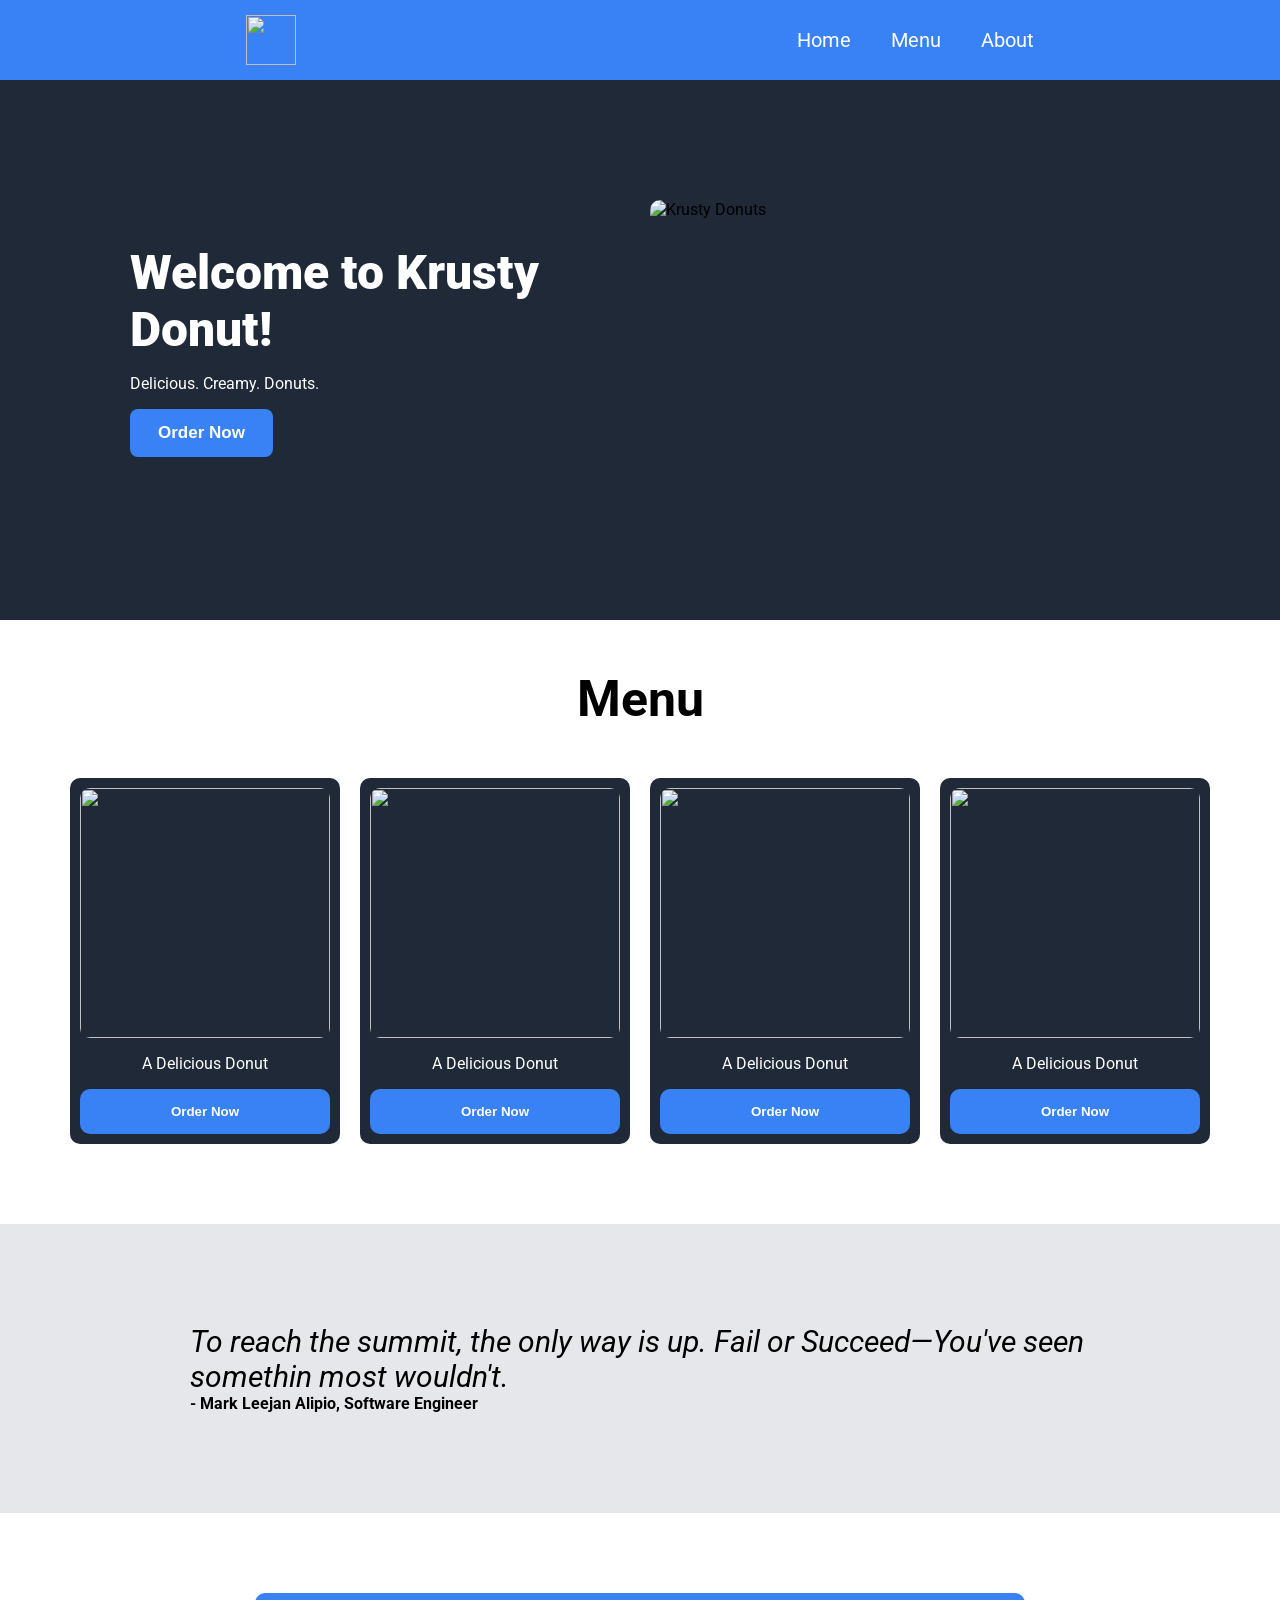
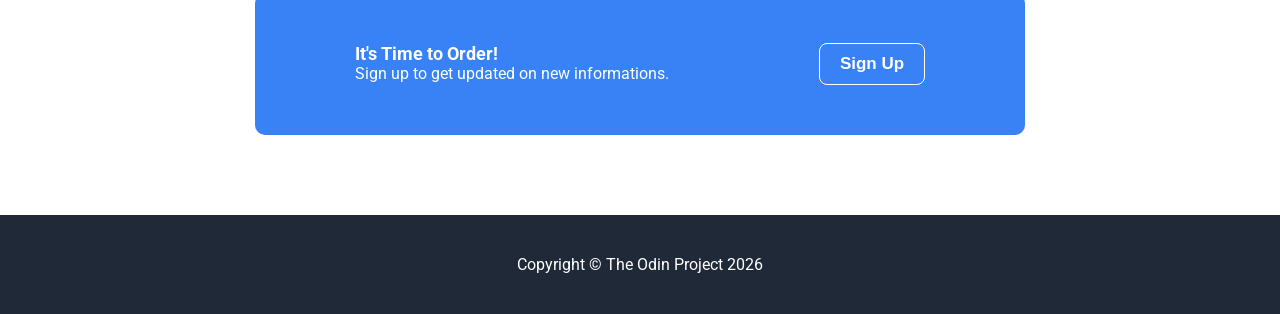
==== index.html @ 8155b7ee "Change name from landing-page to index" ====
<!DOCTYPE html>
<html lang="en">
<head>
    <meta charset="UTF-8">
    <meta name="viewport" content="width=device-width, initial-scale=1.0">
    <title>Krusty Donut</title>
    <link rel="stylesheet" href="style.css">
</head>
<body>

    <!-- First Section -->
    <div class="first-section">
        <header>
            <img src="/jjuni-donut-1139832_1920.png" class="logo"></img>
            <div class="links">
                <ul>
                    <li><a href="">Home</a></li>
                    <li><a href="">Menu</a></li>
                    <li><a href="">About</a></li>
                </ul>
            </div>
        </header>
        <div class="first-container">
            <div class="intro">
                <p class="intro-title">Welcome to Krusty Donut!</p>
                <p class="intro-info">Delicious. Creamy. Donuts.</p>
                <button class="intro-button">Order Now</button>
            </div>
            <img class="intro-img" src="/vecteezy_generative-ai-assorted-colorful-glazed-donuts-with_29090045.jpg" alt="Krusty Donuts">
        </div>
    </div>

    <!-- Second Section -->
    <div class="second-section">
        <div class="second-title">Menu</div>
        <div class="second-container">
            <div class="product">
                <img class="product-img" src="/pexels-gratitude-4627937.jpg" alt="">
                <p class="product-info">A Delicious Donut</p>
                <button class="product-button">Order Now</button>
            </div>
            <div class="product">
                <img class="product-img" src="/pexels-gratitude-4627937.jpg" alt="">
                <p class="product-info">A Delicious Donut</p>
                <button class="product-button">Order Now</button>
            </div>
            <div class="product">
                <img class="product-img" src="/pexels-gratitude-4627937.jpg" alt="">
                <p class="product-info">A Delicious Donut</p>
                <button class="product-button">Order Now</button>
            </div>
            <div class="product">
                <img class="product-img" src="/pexels-gratitude-4627937.jpg" alt="">
                <p class="product-info">A Delicious Donut</p>
                <button class="product-button">Order Now</button>
            </div>
        </div>
    </div>

    <!-- Third Section -->
    <div class="third-section">
        <div class="third-container">
            <div class="quote">To reach the summit, the only way is up. Fail or Succeed—You've seen somethin most wouldn't.</div>
            <div class="person">- Mark Leejan Alipio, Software Engineer</div>
        </div>
    </div>

    <!-- Fourth Section -->
    <div class="fourth-section">
        <div class="fourth-container">
            <div class="text">
                <div class="cta">It's Time to Order!</div>
                <div class="sign-up">Sign up to get updated on new informations.</div>
            </div>
            <div class="button-container">
                <button class="sign-button">Sign Up</button>
            </div>
            
        </div>
    </div>
    
    <!-- Footer -->
    <footer>Copyright © The Odin Project 2026</footer>
</body>
</html
---- style.css ----
@import url('https://fonts.googleapis.com/css2?family=Roboto:ital,wght@0,100..900;1,100..900&display=swap');

body {
    margin: 0;
    font-family: Roboto;
}

.first-section {
    background-color: #1F2937;
}

/* Header */
header {
    padding: 15px;
    display: flex;
    align-items: center;
    justify-content: space-around;
    background-color: #3882f6;
}

.logo {
    width: 50px;
    height: 50px;
}

ul {
    display: flex;
    list-style: none;
    gap: 40px;
    margin: 0;
}

a {
    text-decoration: none;
    color: white;
    font-size: 20px;
}

/* Content */
.first-container {
    display: flex;
    align-items: center;
    justify-content: center;
    padding: 120px;
    gap: 20px;
}

.intro {
    width: 500px;
}

.intro-title {
    font-size: 48px;
    font-weight: 900;
    color: white;
    margin: 0;
}

.intro-info {
    color: white;
}

.intro-button {
    padding: 14px 28px;
    color: white;
    background-color: #3882f6;
    border: none;
    border-radius: 8px;
    font-weight: 700;
    font-size: 17px;
    transition: 0.3s;
    cursor: pointer;
}

.intro-button:hover {
    background-color: white;
    color: #3882f6;
    transition: 0.3s;
}

.intro-img {
    width: 500px;
    height: 300px;
    border-radius: 10px;
}

/* Second Section */

.second-section {
    padding: 50px;
    background-color: white;
}

.second-title {
    font-weight: 700;
    text-align: center;
    font-size: 50px;
    margin-bottom: 50px;
}

.second-container {
    display: flex;
    align-items: center;
    justify-content: center;
    gap: 20px;
    flex-wrap: wrap;
}

.product {
    background-color: #1F2937;
    padding: 10px;
    border-radius: 10px;
    display: flex;
    flex-direction: column;
    margin-bottom: 30px;
}

.product-img {
    width: 250px;
    height: 250px;
    border-radius: 10px;
}

.product-info {
    text-align: center;
    color: white;
}

.product-button {
    background-color: #3882f6;
    padding: 15px 25px;
    border-radius: 10px;
    border: none;
    color: white;
    font-weight: 700;
    transition: 0.3s;
    cursor: pointer;
}

.product-button:hover {
    background-color: white;
    color: #3882f6;
    transition: 0.3s;
}

/* Third Section */
.third-section {
    background-color: #E5E7EB;
    display: flex;
    padding: 100px;
    align-items: center;
    justify-content: center;
}

.third-container {
    width: 900px;
}

.quote {
    font-style: italic;
    font-size: 30px;
}

.person {
    display: flex;
    justify-self: end;
    font-weight: 700;
}

/* Fourth Section */
.fourth-section {
    background-color: white;
    padding: 80px 100px;
    display: flex;
    align-items: center;
    justify-content: center;
    flex: 1;
}

.fourth-container {
    background-color: #3882f6;
    padding: 50px 100px;
    border-radius: 10px;
    display: flex;
    justify-content: space-between;
    gap: 150px;
}

.cta {
    color: white;
    font-size: 18px;
    font-weight: bold;
}

.sign-up {
    color: white;
}

.button-container {
    display: flex;
    align-items: center;
    justify-content: center;
}

.sign-button {
    padding: 10px 20px;
    color: white;
    background-color: #3882f6;
    border: 1px solid white;
    border-radius: 8px;
    font-weight: 700;
    font-size: 17px;
    transition: 0.3s;
    cursor: pointer;
}

.sign-button:hover {
    background-color: white;
    color: #3882f6;
    transition: 0.3s;
}

/* Footer */
footer {
    background: #1F2937;
    text-align: center;
    padding: 40px;
    color: white;
}
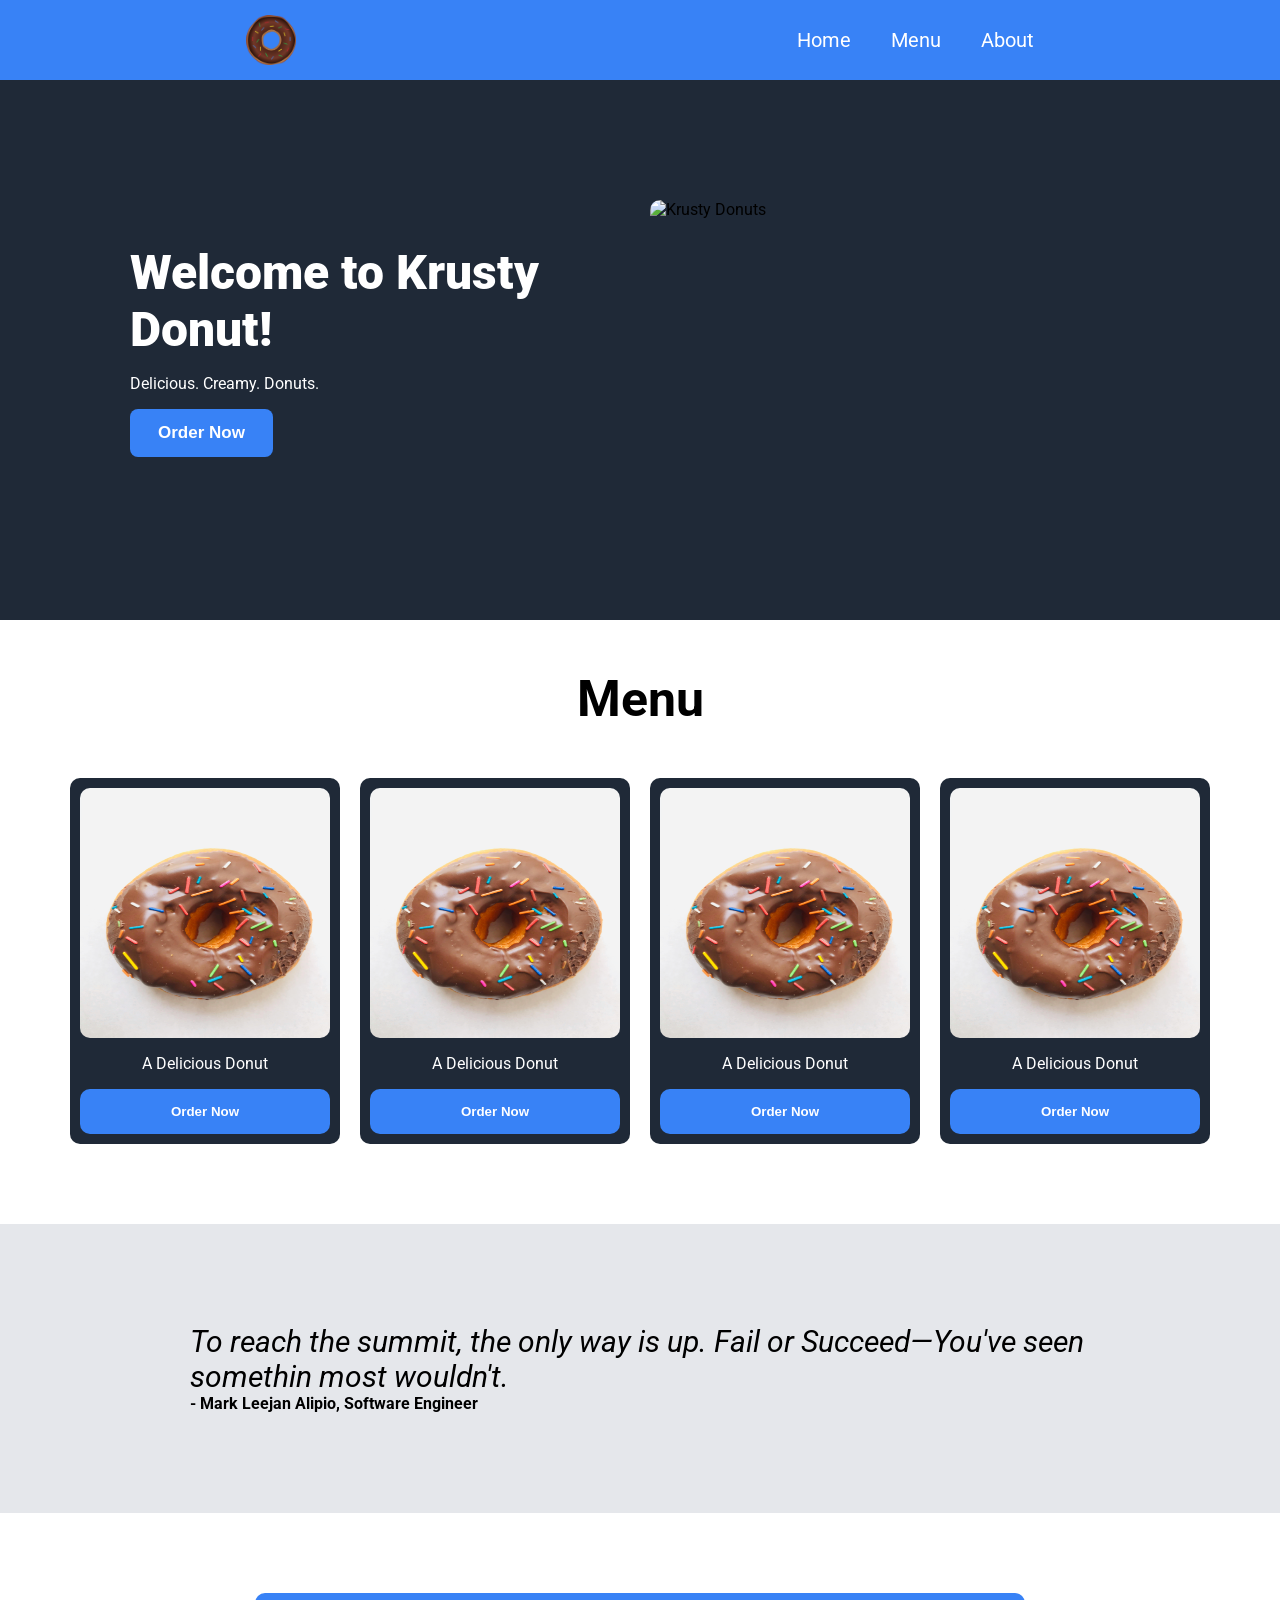
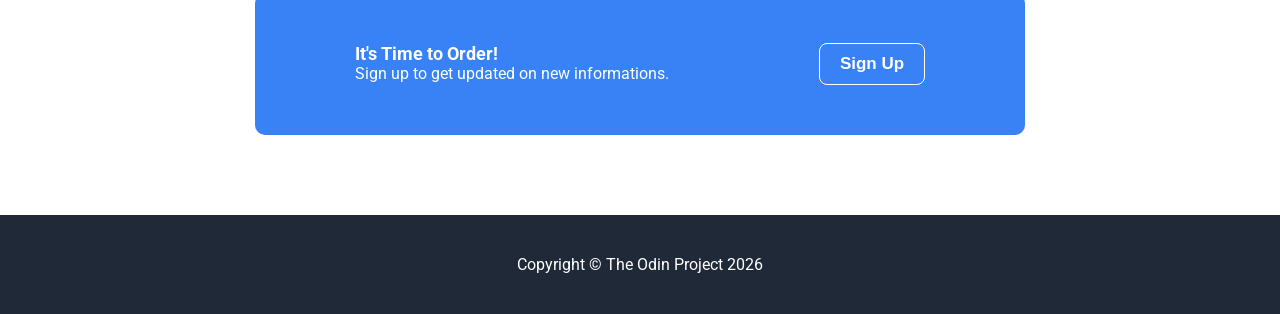
==== commit 12313302: "Changed image names" ====
--- a/index.html
+++ b/index.html
@@ -11,7 +11,7 @@
     <!-- First Section -->
     <div class="first-section">
         <header>
-            <img src="/jjuni-donut-1139832_1920.png" class="logo"></img>
+            <img src="/logo-donut.png" class="logo"></img>
             <div class="links">
                 <ul>
                     <li><a href="">Home</a></li>
@@ -26,7 +26,7 @@
                 <p class="intro-info">Delicious. Creamy. Donuts.</p>
                 <button class="intro-button">Order Now</button>
             </div>
-            <img class="intro-img" src="/vecteezy_generative-ai-assorted-colorful-glazed-donuts-with_29090045.jpg" alt="Krusty Donuts">
+            <img class="intro-img" src="/intro-donut.jpg" alt="Krusty Donuts">
         </div>
     </div>
 
@@ -35,22 +35,22 @@
         <div class="second-title">Menu</div>
         <div class="second-container">
             <div class="product">
-                <img class="product-img" src="/pexels-gratitude-4627937.jpg" alt="">
+                <img class="product-img" src="/menu-donute.jpg" alt="">
                 <p class="product-info">A Delicious Donut</p>
                 <button class="product-button">Order Now</button>
             </div>
             <div class="product">
-                <img class="product-img" src="/pexels-gratitude-4627937.jpg" alt="">
+                <img class="product-img" src="/menu-donute.jpg" alt="">
                 <p class="product-info">A Delicious Donut</p>
                 <button class="product-button">Order Now</button>
             </div>
             <div class="product">
-                <img class="product-img" src="/pexels-gratitude-4627937.jpg" alt="">
+                <img class="product-img" src="/menu-donute.jpg" alt="">
                 <p class="product-info">A Delicious Donut</p>
                 <button class="product-button">Order Now</button>
             </div>
             <div class="product">
-                <img class="product-img" src="/pexels-gratitude-4627937.jpg" alt="">
+                <img class="product-img" src="/menu-donute.jpg" alt="">
                 <p class="product-info">A Delicious Donut</p>
                 <button class="product-button">Order Now</button>
             </div>
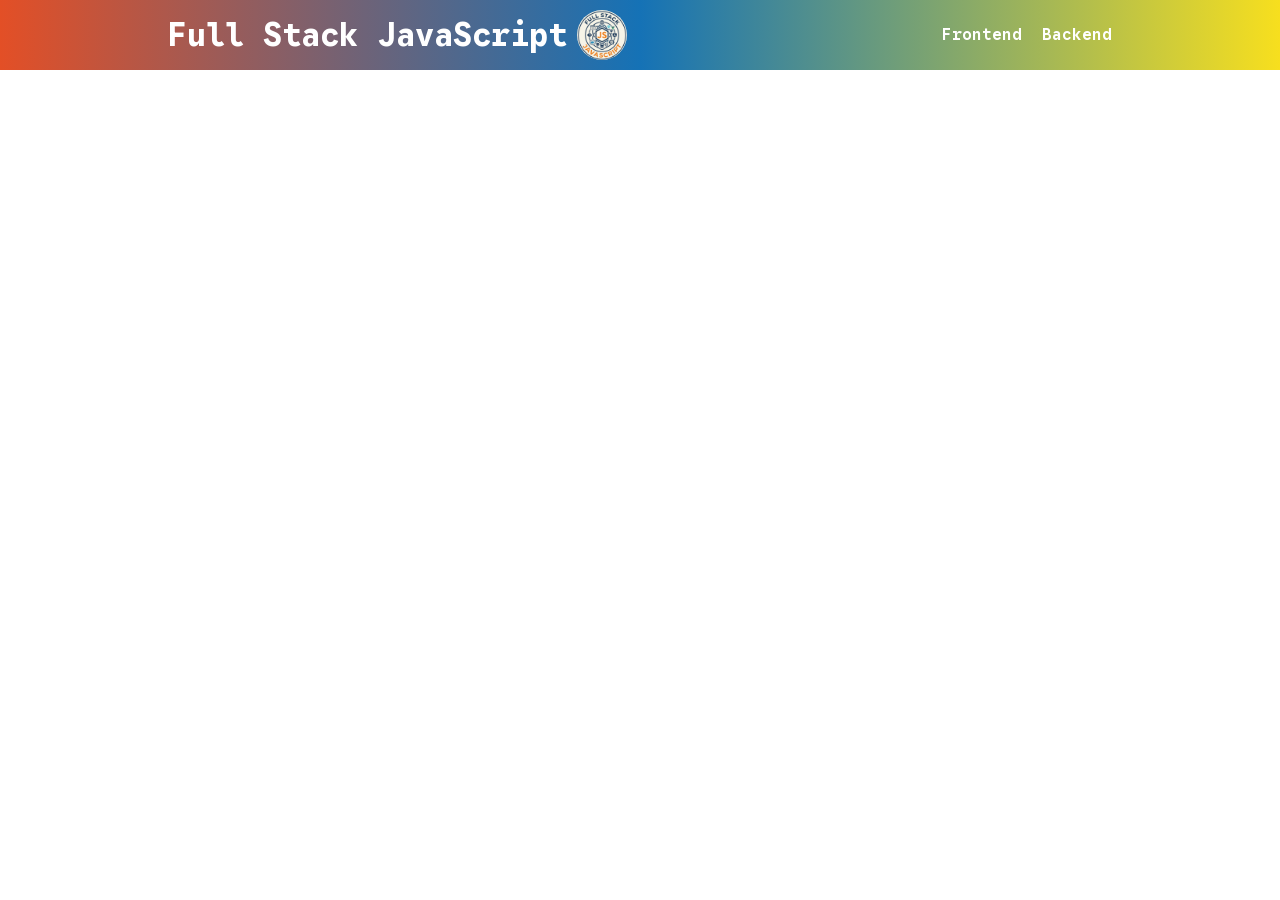
==== commit eaad0c48: "Finished header section Created a text and image logo. Added underline animation to the links" ====
--- a/index.html
+++ b/index.html
@@ -3,83 +3,22 @@
 <head>
     <meta charset="UTF-8">
     <meta name="viewport" content="width=device-width, initial-scale=1.0">
-    <title>Krusty Donut</title>
+    <title>Full Stack</title>
     <link rel="stylesheet" href="style.css">
 </head>
 <body>
-
-    <!-- First Section -->
-    <div class="first-section">
-        <header>
-            <img src="/logo-donut.png" class="logo"></img>
-            <div class="links">
-                <ul>
-                    <li><a href="">Home</a></li>
-                    <li><a href="">Menu</a></li>
-                    <li><a href="">About</a></li>
-                </ul>
-            </div>
-        </header>
-        <div class="first-container">
-            <div class="intro">
-                <p class="intro-title">Welcome to Krusty Donut!</p>
-                <p class="intro-info">Delicious. Creamy. Donuts.</p>
-                <button class="intro-button">Order Now</button>
-            </div>
-            <img class="intro-img" src="/intro-donut.jpg" alt="Krusty Donuts">
+    <header>
+        <div class="logo">
+            <h1 class="text-logo">Full Stack JavaScript</h1>
+            <img class="img-logo" src="images/javascript-logo.png" alt="A logo of Full Stack JavaScript">
         </div>
-    </div>
-
-    <!-- Second Section -->
-    <div class="second-section">
-        <div class="second-title">Menu</div>
-        <div class="second-container">
-            <div class="product">
-                <img class="product-img" src="/menu-donute.jpg" alt="">
-                <p class="product-info">A Delicious Donut</p>
-                <button class="product-button">Order Now</button>
-            </div>
-            <div class="product">
-                <img class="product-img" src="/menu-donute.jpg" alt="">
-                <p class="product-info">A Delicious Donut</p>
-                <button class="product-button">Order Now</button>
-            </div>
-            <div class="product">
-                <img class="product-img" src="/menu-donute.jpg" alt="">
-                <p class="product-info">A Delicious Donut</p>
-                <button class="product-button">Order Now</button>
-            </div>
-            <div class="product">
-                <img class="product-img" src="/menu-donute.jpg" alt="">
-                <p class="product-info">A Delicious Donut</p>
-                <button class="product-button">Order Now</button>
-            </div>
-        </div>
-    </div>
-
-    <!-- Third Section -->
-    <div class="third-section">
-        <div class="third-container">
-            <div class="quote">To reach the summit, the only way is up. Fail or Succeed—You've seen somethin most wouldn't.</div>
-            <div class="person">- Mark Leejan Alipio, Software Engineer</div>
-        </div>
-    </div>
-
-    <!-- Fourth Section -->
-    <div class="fourth-section">
-        <div class="fourth-container">
-            <div class="text">
-                <div class="cta">It's Time to Order!</div>
-                <div class="sign-up">Sign up to get updated on new informations.</div>
-            </div>
-            <div class="button-container">
-                <button class="sign-button">Sign Up</button>
-            </div>
-            
-        </div>
-    </div>
-    
-    <!-- Footer -->
-    <footer>Copyright © The Odin Project 2026</footer>
+        
+        <nav class="nav-links">
+            <ul>
+                <li><a href="#frontend">Frontend</a></li>
+                <li><a href="#backend">Backend</a></li>
+            </ul>
+        </nav>
+    </header>
 </body>
-</html+</html>
--- a/style.css
+++ b/style.css
@@ -1,229 +1,70 @@
-@import url('https://fonts.googleapis.com/css2?family=Roboto:ital,wght@0,100..900;1,100..900&display=swap');
+@import url('https://fonts.googleapis.com/css2?family=Google+Sans+Code:ital,wght@0,300..800;1,300..800&family=Roboto:ital,wght@0,100..900;1,100..900&display=swap');
+
+* {
+    margin: 0;
+    padding: 0;
+}
 
 body {
-    margin: 0;
-    font-family: Roboto;
-}
-
-.first-section {
-    background-color: #1F2937;
+    font-family: "Google Sans Code";
 }
 
 /* Header */
 header {
-    padding: 15px;
+    padding: 10px;
     display: flex;
+    justify-content: space-around;
+    background-image: linear-gradient(to right, #E34F26, #1572B6, #F7DF1E);
     align-items: center;
-    justify-content: space-around;
-    background-color: #3882f6;
 }
 
 .logo {
+    display: flex;
+    align-items: center;
+    gap: 10px;
+}
+
+.text-logo {
+    color: white;
+}
+
+.img-logo {
     width: 50px;
     height: 50px;
+    border-radius: 50%;
 }
 
 ul {
+    list-style-type: none;
     display: flex;
-    list-style: none;
-    gap: 40px;
-    margin: 0;
-}
-
-a {
-    text-decoration: none;
-    color: white;
-    font-size: 20px;
-}
-
-/* Content */
-.first-container {
-    display: flex;
-    align-items: center;
-    justify-content: center;
-    padding: 120px;
     gap: 20px;
 }
 
-.intro {
-    width: 500px;
+li a {
+    text-decoration: none;
+    color: white;
+    font-weight: 600;
+    transition: 2s ease-in-out;
+    position: relative;
 }
 
-.intro-title {
-    font-size: 48px;
-    font-weight: 900;
-    color: white;
-    margin: 0;
+li a:after{
+    content: '';
+    position: absolute;
+    left: 0;
+    bottom: -6px;
+    width: 100%;
+    height: 3px;
+    background-color: #F7DF1E;
+    border-radius: 20px;
+    transform: scaleX(0);
+    transform-origin: right;
+    transition: transform .3s;
 }
 
-.intro-info {
-    color: white;
+li a:hover::after{
+    transform-origin: left;
+    transform: scaleX(1);
 }
 
-.intro-button {
-    padding: 14px 28px;
-    color: white;
-    background-color: #3882f6;
-    border: none;
-    border-radius: 8px;
-    font-weight: 700;
-    font-size: 17px;
-    transition: 0.3s;
-    cursor: pointer;
-}
 
-.intro-button:hover {
-    background-color: white;
-    color: #3882f6;
-    transition: 0.3s;
-}
-
-.intro-img {
-    width: 500px;
-    height: 300px;
-    border-radius: 10px;
-}
-
-/* Second Section */
-
-.second-section {
-    padding: 50px;
-    background-color: white;
-}
-
-.second-title {
-    font-weight: 700;
-    text-align: center;
-    font-size: 50px;
-    margin-bottom: 50px;
-}
-
-.second-container {
-    display: flex;
-    align-items: center;
-    justify-content: center;
-    gap: 20px;
-    flex-wrap: wrap;
-}
-
-.product {
-    background-color: #1F2937;
-    padding: 10px;
-    border-radius: 10px;
-    display: flex;
-    flex-direction: column;
-    margin-bottom: 30px;
-}
-
-.product-img {
-    width: 250px;
-    height: 250px;
-    border-radius: 10px;
-}
-
-.product-info {
-    text-align: center;
-    color: white;
-}
-
-.product-button {
-    background-color: #3882f6;
-    padding: 15px 25px;
-    border-radius: 10px;
-    border: none;
-    color: white;
-    font-weight: 700;
-    transition: 0.3s;
-    cursor: pointer;
-}
-
-.product-button:hover {
-    background-color: white;
-    color: #3882f6;
-    transition: 0.3s;
-}
-
-/* Third Section */
-.third-section {
-    background-color: #E5E7EB;
-    display: flex;
-    padding: 100px;
-    align-items: center;
-    justify-content: center;
-}
-
-.third-container {
-    width: 900px;
-}
-
-.quote {
-    font-style: italic;
-    font-size: 30px;
-}
-
-.person {
-    display: flex;
-    justify-self: end;
-    font-weight: 700;
-}
-
-/* Fourth Section */
-.fourth-section {
-    background-color: white;
-    padding: 80px 100px;
-    display: flex;
-    align-items: center;
-    justify-content: center;
-    flex: 1;
-}
-
-.fourth-container {
-    background-color: #3882f6;
-    padding: 50px 100px;
-    border-radius: 10px;
-    display: flex;
-    justify-content: space-between;
-    gap: 150px;
-}
-
-.cta {
-    color: white;
-    font-size: 18px;
-    font-weight: bold;
-}
-
-.sign-up {
-    color: white;
-}
-
-.button-container {
-    display: flex;
-    align-items: center;
-    justify-content: center;
-}
-
-.sign-button {
-    padding: 10px 20px;
-    color: white;
-    background-color: #3882f6;
-    border: 1px solid white;
-    border-radius: 8px;
-    font-weight: 700;
-    font-size: 17px;
-    transition: 0.3s;
-    cursor: pointer;
-}
-
-.sign-button:hover {
-    background-color: white;
-    color: #3882f6;
-    transition: 0.3s;
-}
-
-/* Footer */
-footer {
-    background: #1F2937;
-    text-align: center;
-    padding: 40px;
-    color: white;
-}
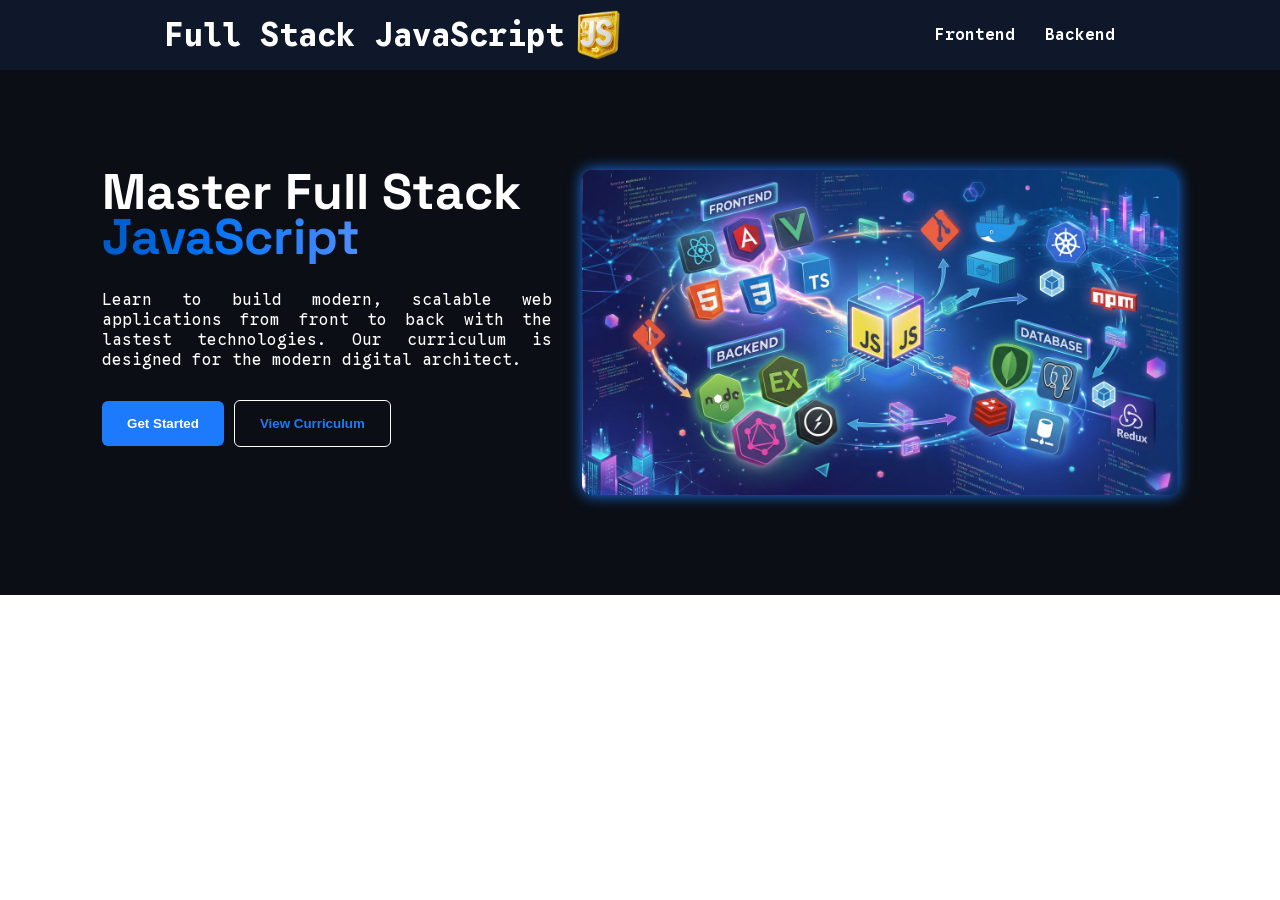
==== commit 574a27da: "Added the main and intro section" ====
--- a/index.html
+++ b/index.html
@@ -3,14 +3,14 @@
 <head>
     <meta charset="UTF-8">
     <meta name="viewport" content="width=device-width, initial-scale=1.0">
-    <title>Full Stack</title>
+    <title>Full Stack JavaScript</title>
     <link rel="stylesheet" href="style.css">
 </head>
 <body>
     <header>
         <div class="logo">
             <h1 class="text-logo">Full Stack JavaScript</h1>
-            <img class="img-logo" src="images/javascript-logo.png" alt="A logo of Full Stack JavaScript">
+            <img class="img-logo" src="images/js-logo.png" alt="A logo of Full Stack JavaScript">
         </div>
         
         <nav class="nav-links">
@@ -20,5 +20,23 @@
             </ul>
         </nav>
     </header>
+    
+    <main>
+        <section class="intro-section">
+            <div class="intro-left">
+                <h1 class="intro-hero">Master Full Stack <span class="intro-hero-focus">JavaScript</span></h1>
+                <p class="intro-text">
+                    Learn to build modern, scalable web applications from front to back with the lastest technologies.
+                    Our curriculum is designed for the modern digital architect.
+                </p>
+                <div class="btn-container">
+                    <button class="btn cta">Get Started</button>
+                    <button class="btn view">View Curriculum</button>
+                </div>
+            </div>
+            <img class="intro-right" src="/images/js-tech-stack.png" alt="JavaScript Full Tech Stack">
+        </section>
+    </main>
+
 </body>
 </html>
--- a/style.css
+++ b/style.css
@@ -1,4 +1,5 @@
 @import url('https://fonts.googleapis.com/css2?family=Google+Sans+Code:ital,wght@0,300..800;1,300..800&family=Roboto:ital,wght@0,100..900;1,100..900&display=swap');
+@import url('https://fonts.googleapis.com/css2?family=Space+Grotesk:wght@300..700&display=swap');
 
 * {
     margin: 0;
@@ -6,7 +7,7 @@
 }
 
 body {
-    font-family: "Google Sans Code";
+    font-family: "Google Sans Code", "Space Grotesk";
 }
 
 /* Header */
@@ -14,8 +15,9 @@
     padding: 10px;
     display: flex;
     justify-content: space-around;
-    background-image: linear-gradient(to right, #E34F26, #1572B6, #F7DF1E);
+    background-color: #0F172A;
     align-items: center;
+    box-shadow: 0 3px 15px;
 }
 
 .logo {
@@ -29,15 +31,14 @@
 }
 
 .img-logo {
+    height: auto;
     width: 50px;
-    height: 50px;
-    border-radius: 50%;
 }
 
 ul {
     list-style-type: none;
     display: flex;
-    gap: 20px;
+    gap: 30px;
 }
 
 li a {
@@ -55,7 +56,7 @@
     bottom: -6px;
     width: 100%;
     height: 3px;
-    background-color: #F7DF1E;
+    background-color: #1D7AFC;
     border-radius: 20px;
     transform: scaleX(0);
     transform-origin: right;
@@ -67,4 +68,76 @@
     transform: scaleX(1);
 }
 
+/* Intro Section */
 
+.intro-section {
+    display: flex;
+    justify-content: center;
+    padding: 100px;    
+    background-color: #0B0E14;
+    gap: 30px;
+}
+
+.intro-left {
+    width: 450px;
+    color: white;
+    display: flex;
+    flex-direction: column;
+    gap: 30px;
+}
+
+.intro-hero {
+    font-size: 50px;
+    font-family: "Space Grotesk";
+    line-height: .9;
+}
+
+.intro-hero-focus{
+    background: linear-gradient(90deg,rgba(0, 90, 196, 1) 0%, rgba(1, 114, 243, 1) 39%, rgba(78, 142, 255, 1) 100%);
+    -webkit-background-clip: text;
+    background-clip: text;
+    color: transparent;
+}
+
+.intro-text {
+    text-align: justify;
+}
+
+.intro-right {
+    height: 325px;
+    width: auto;
+    border-radius: 10px;
+    box-shadow: 0 0 15px #1D7AFC;
+}
+
+.btn {
+    padding: 15px 25px;
+    border-radius: 6px;
+    border: none;
+    font-weight: 800;
+}
+
+.btn.cta {
+    background-color: #1D7AFC;
+    color: white;
+    cursor: pointer;
+    transition: 0.3s;
+}
+
+.btn.cta:hover {
+    background: white;
+    color: #1D7AFC;
+}
+
+.btn.view {
+    background-color: transparent;
+    border: 1px solid white;
+    color: #1D7AFC;
+    cursor: pointer;
+    transition: 0.3s;
+}
+
+.btn.view:hover {
+    background-color: #1D7AFC;
+    color: white;
+}
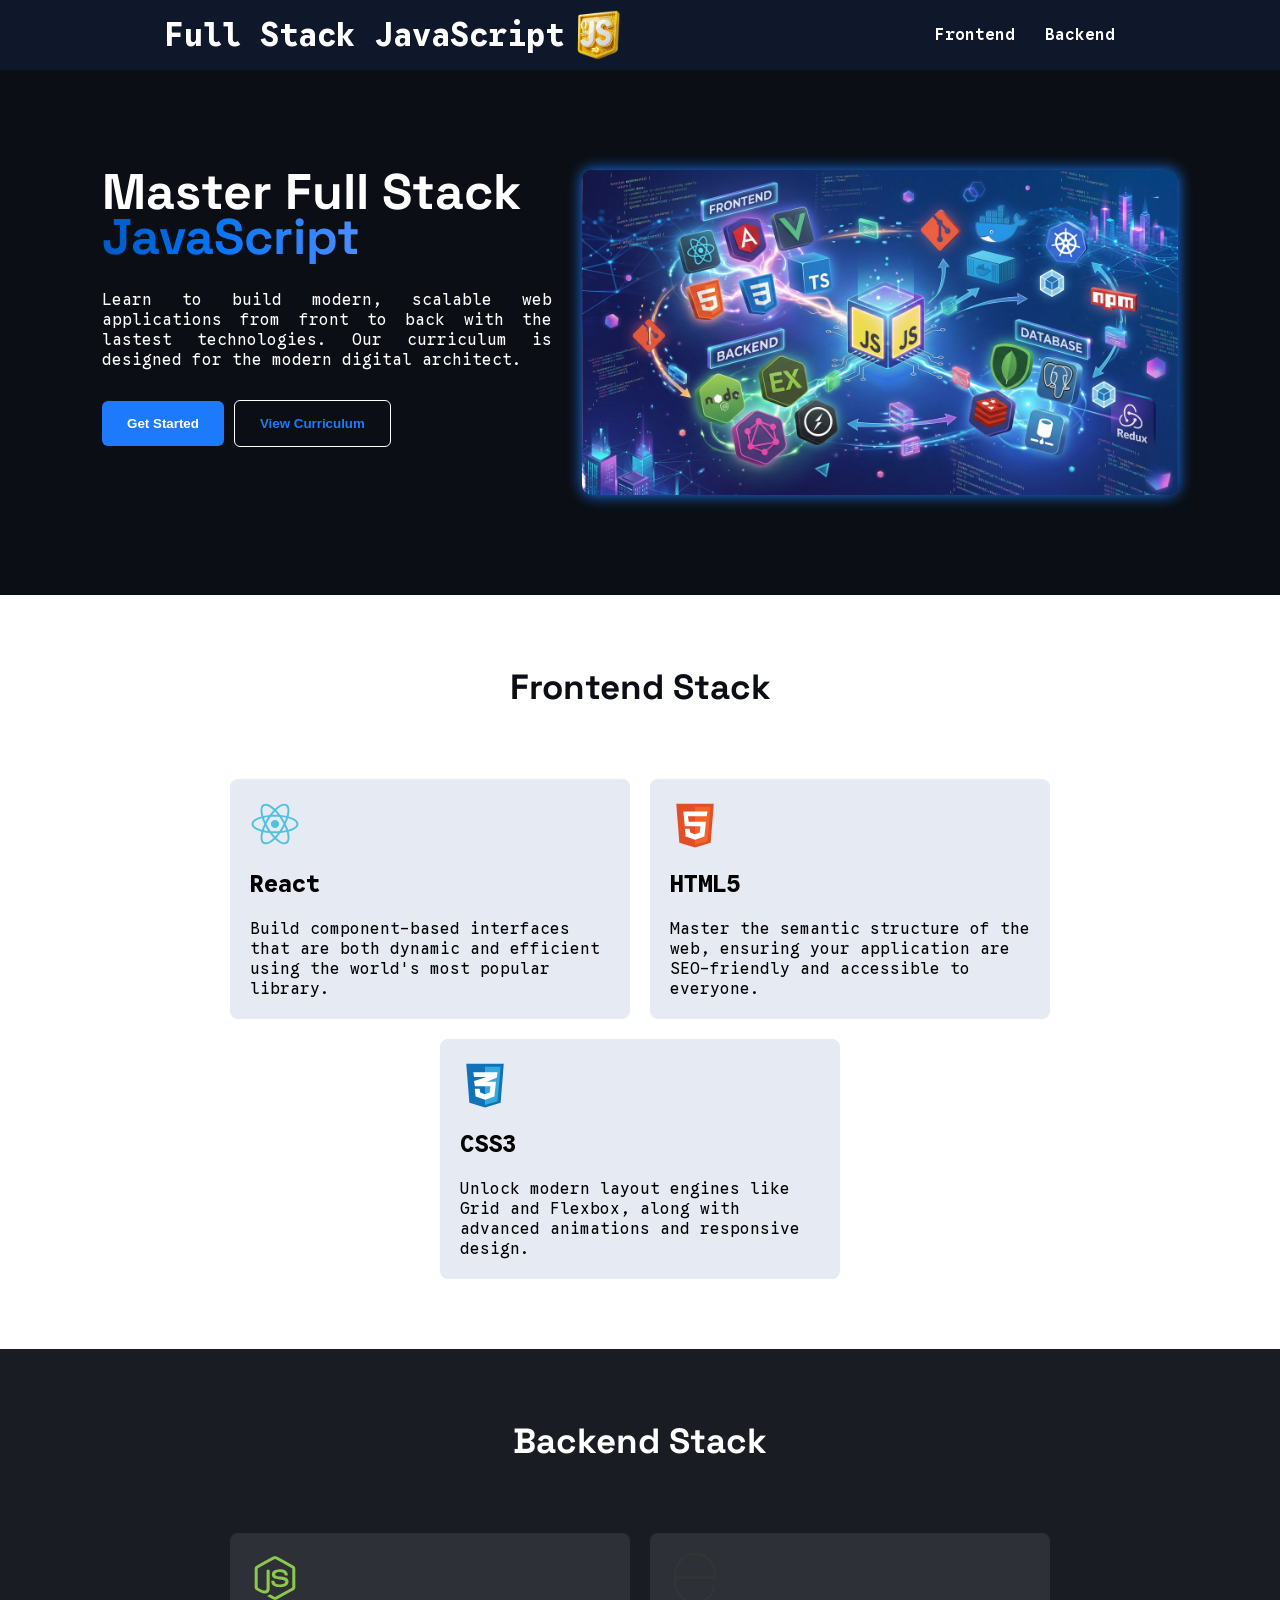
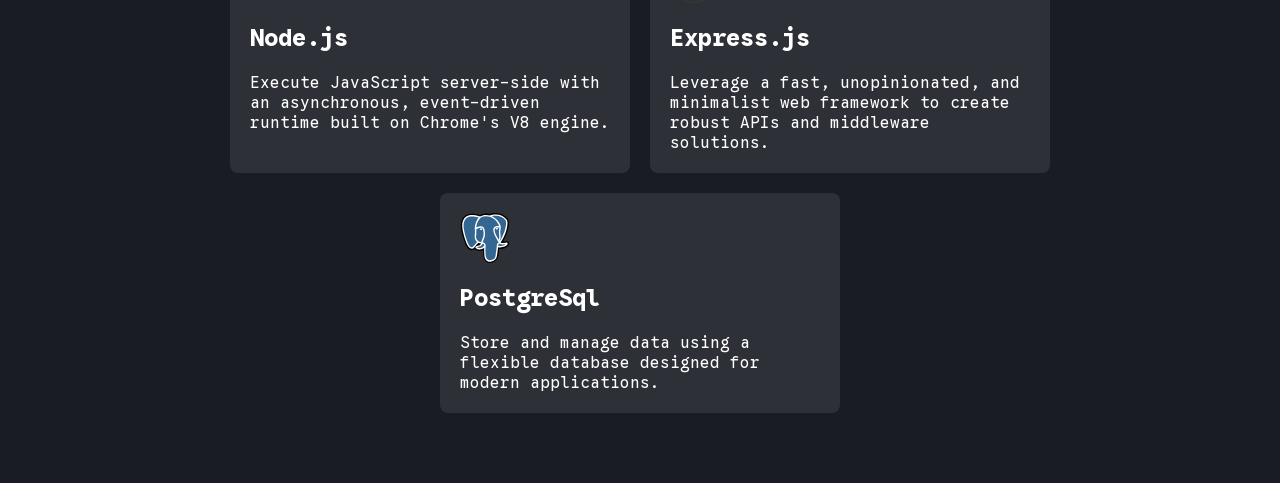
==== commit bb4b6fa4: "Finished the frontend and backend section" ====
--- a/index.html
+++ b/index.html
@@ -7,6 +7,7 @@
     <link rel="stylesheet" href="style.css">
 </head>
 <body>
+    <!-- Header -->
     <header>
         <div class="logo">
             <h1 class="text-logo">Full Stack JavaScript</h1>
@@ -20,11 +21,12 @@
             </ul>
         </nav>
     </header>
-    
+    <!-- Main sections -->
     <main>
+        <!-- Intro Section -->
         <section class="intro-section">
             <div class="intro-left">
-                <h1 class="intro-hero">Master Full Stack <span class="intro-hero-focus">JavaScript</span></h1>
+                <h2 class="intro-hero">Master Full Stack <span class="intro-hero-focus">JavaScript</span></h2>
                 <p class="intro-text">
                     Learn to build modern, scalable web applications from front to back with the lastest technologies.
                     Our curriculum is designed for the modern digital architect.
@@ -36,6 +38,60 @@
             </div>
             <img class="intro-right" src="/images/js-tech-stack.png" alt="JavaScript Full Tech Stack">
         </section>
+        <!-- Frontend Section -->
+        <section class="stack-section" id="frontend">
+            <h2 class="stack-hero frontend">Frontend Stack</h2>
+            <div class="stack-container">
+                <div class="stack frontend">
+                    <img class="stack-img" src="/images/react-svgrepo-com.svg" alt="Picture of react">
+                    <h2 class="stack-name frontend">React</h2>
+                    <p class="stack-info frontend">
+                        Build component-based interfaces that are both dynamic and efficient using the world's most popular library.
+                    </p>    
+                </div>
+                <div class="stack frontend">
+                    <img class="stack-img" src="/images/html-5-svgrepo-com.svg" alt="Picture of HTML5">
+                    <h2 class="stack-name frontend">HTML5</h2>
+                    <p class="stack-info frontend">
+                        Master the semantic structure of the web, ensuring your application are SEO-friendly and accessible to everyone.
+                    </p>    
+                </div>
+                <div class="stack frontend">
+                    <img class="stack-img" src="images/css-3-svgrepo-com.svg" alt="Picture of CSS3">
+                    <h2 class="stack-name frontend">CSS3</h2>
+                    <p class="stack-info frontend">
+                        Unlock modern layout engines like Grid and Flexbox, along with advanced animations and responsive design.
+                    </p>    
+                </div>
+            </div>
+        </section>
+        <!-- Backend Section -->
+        <section class="stack-section" id="backend">
+            <h2 class="stack-hero backend">Backend Stack</h2>
+            <div class="stack-container">
+                <div class="stack backend">
+                    <img class="stack-img" src="/images/node-js-svgrepo-com.svg" alt="Picture of Node.js">
+                    <h2 class="stack-name backend">Node.js</h2>
+                    <p class="stack-info backend">
+                        Execute JavaScript server-side with an asynchronous, event-driven runtime built on Chrome's V8 engine.
+                    </p>    
+                </div>
+                <div class="stack backend">
+                    <img class="stack-img express" src="/images/express-svgrepo-com.svg" alt="Picture of Express.js">
+                    <h2 class="stack-name backend">Express.js</h2>
+                    <p class="stack-info backend">
+                        Leverage a fast, unopinionated, and minimalist web framework to create robust APIs and middleware solutions.
+                    </p>    
+                </div>
+                <div class="stack backend">
+                    <img class="stack-img" src="images/postgresql-svgrepo-com.svg" alt="Picture of PostgreSql">
+                    <h2 class="stack-name backend">PostgreSql</h2>
+                    <p class="stack-info backend">
+                        Store and manage data using a flexible database designed for modern applications.
+                    </p>    
+                </div>
+            </div>
+        </section>
     </main>
 
 </body>
--- a/style.css
+++ b/style.css
@@ -4,6 +4,7 @@
 * {
     margin: 0;
     padding: 0;
+    box-sizing: border-box;
 }
 
 body {
@@ -140,4 +141,76 @@
 .btn.view:hover {
     background-color: #1D7AFC;
     color: white;
-}+}
+
+/* Frontend Section */
+
+#frontend {
+    background-color: white;
+}
+
+.stack-section {
+    padding: 70px;
+    display: flex;
+    flex-direction: column;
+    gap: 70px;
+}
+
+.stack-hero {
+    font-family: "Space Grotesk";
+    font-size: 35px;
+    text-align: center;
+}
+
+.stack-hero.frontend{
+    color: #0B0E14;
+}
+
+.stack-container {
+    display: flex;
+    justify-content: center;
+    gap: 20px;
+    flex-wrap: wrap;
+}
+
+.stack {
+    padding: 20px;
+    display: flex;
+    flex-direction: column;
+    gap: 20px;
+    width: 400px;
+    height: auto;
+    border-radius: 8px;
+}
+
+.stack.frontend {
+    background-color: #e5eaf3;
+}
+
+.stack-name.frontend, .stack-info.frontend {
+    color: black;
+}
+
+
+.stack-img {
+    width: 50px;
+    height: auto;
+}
+
+/* Backend Section */
+
+#backend {
+    background-color: #191C22;
+}
+
+.stack-hero.backend {
+    color: white;
+}
+
+.stack.backend {
+    background-color: #2E3037;
+}
+
+.stack-name.backend, .stack-info.backend {
+    color: white;
+}
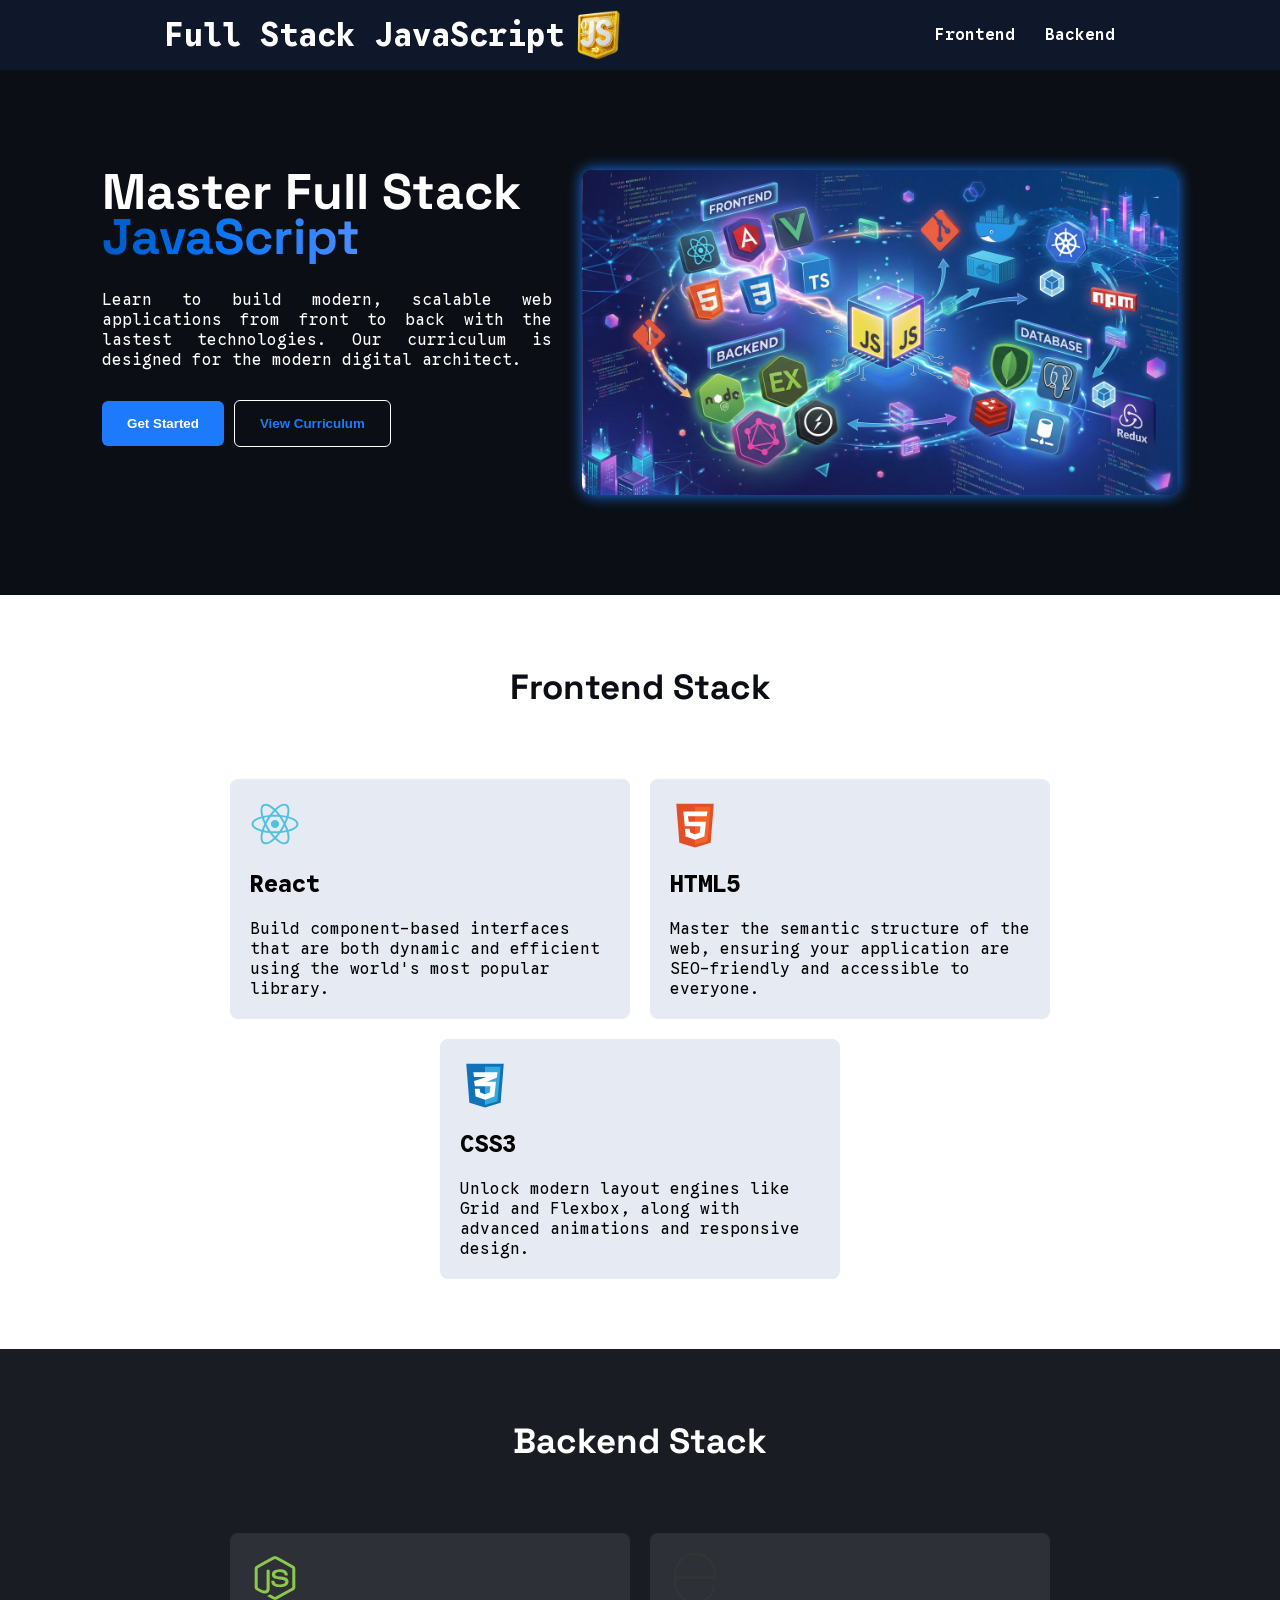
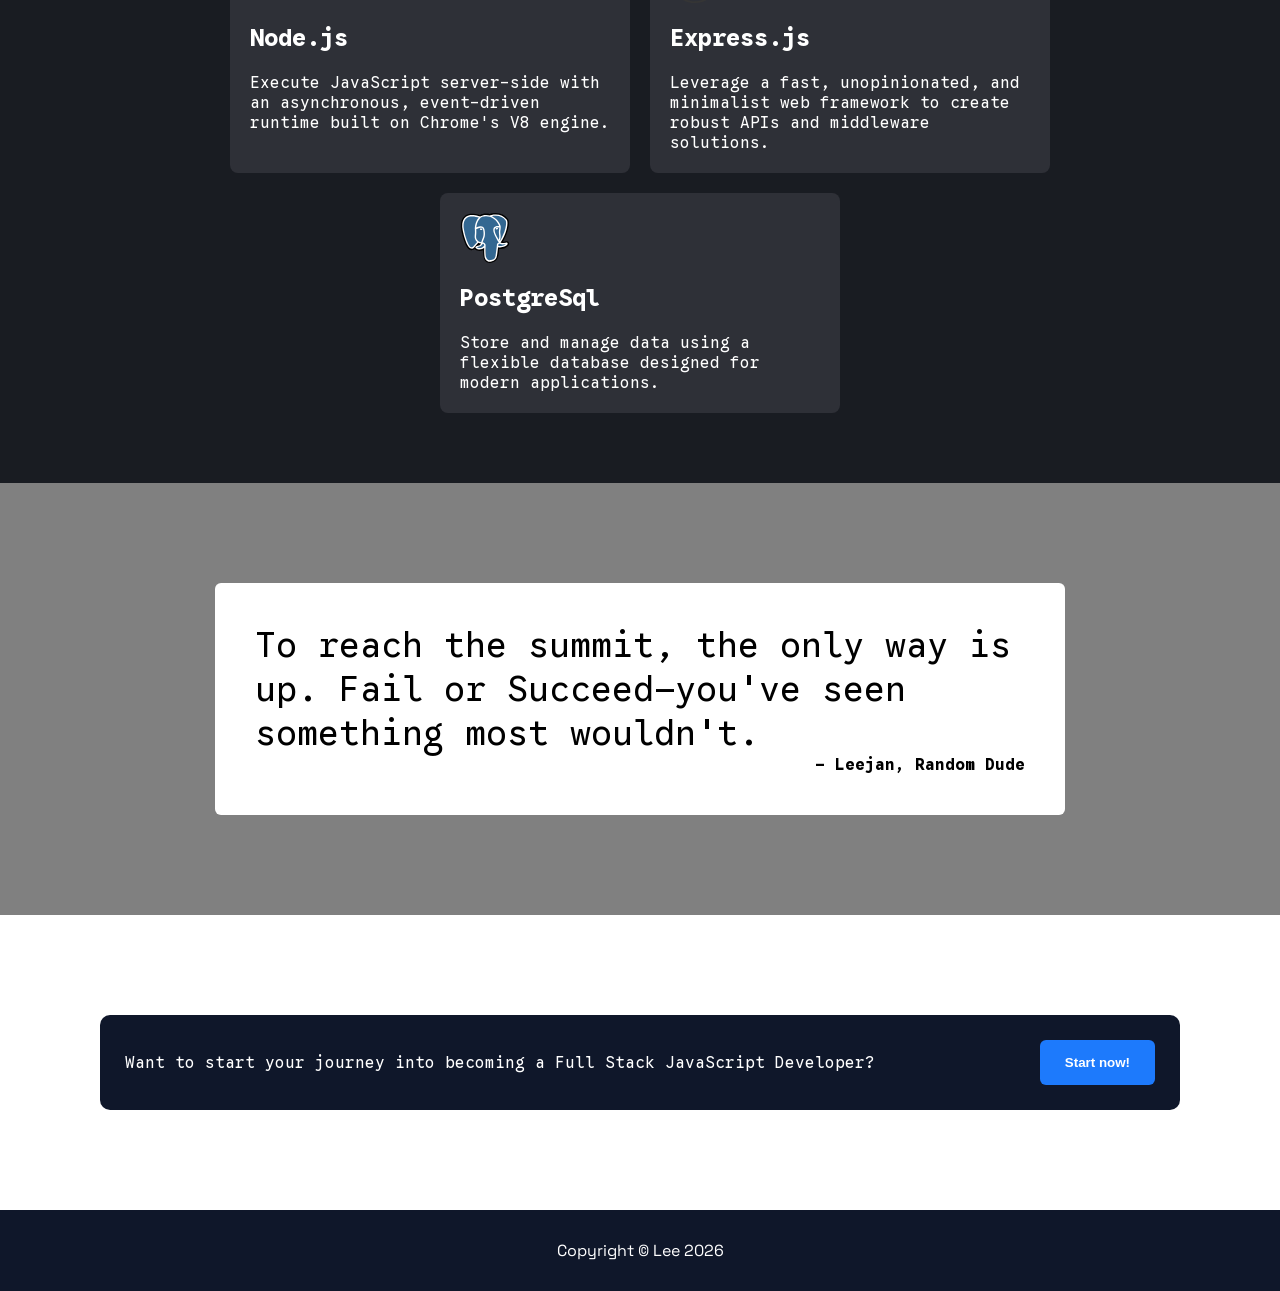
==== commit 2b335610: "Finished the entire landing page Added the motivation, cta, and footer section to complete the proje" ====
--- a/index.html
+++ b/index.html
@@ -92,7 +92,27 @@
                 </div>
             </div>
         </section>
+        <!-- Motivation Section -->
+        <section class="motivation-section">
+            <div class="moti-container">
+                <p class="quote">To reach the summit, the only way is up. Fail or Succeed—you've seen something most wouldn't.</p>
+                <p class="author">- Leejan, Random Dude</p>
+            </div>
+        </section>
+
+        <!-- Call To Action Section -->
+        <section class="cta-section">
+            <div class="cta-container">
+                <p class="cta-text">Want to start your journey into becoming a Full Stack JavaScript Developer?</p>
+                <button class="btn cta">Start now!</button>
+            </div>
+        </section>
     </main>
-
+    <!-- Footer -->
+    <footer>
+        <p class="copyright">
+            Copyright © Lee 2026
+        </p>
+    </footer>
 </body>
 </html>
--- a/style.css
+++ b/style.css
@@ -214,3 +214,66 @@
 .stack-name.backend, .stack-info.backend {
     color: white;
 }
+
+/* Motivation Section */
+
+.motivation-section {
+    background-color: grey;
+    padding: 100px;
+    display: flex;
+    align-items: center;
+    justify-content: center;
+}
+
+.moti-container {
+    background-color: white;
+    padding: 40px;
+    border-radius: 6px;
+    width: 850px;
+}
+
+.quote {
+    font-size: 35px;
+}
+
+.author {
+    text-align: right;
+    font-weight: bold; 
+}
+
+
+/* Call to Action Section */
+
+.cta-section {
+    padding: 100px;    
+    display: flex;
+    justify-content: center; 
+}
+
+.cta-container {
+    display: flex;
+    align-items: center;
+    justify-content: space-between;
+    background-color: #0F172A;
+    padding: 25px;
+    border-radius: 10px;
+    width: 1100px;
+}
+
+
+.cta-text {
+    color: white;
+}
+
+/* Footer Section */
+
+footer {
+    background-color: #0F172A;
+    padding: 30px;
+}
+
+.copyright {
+    text-align: center;
+    color: white;
+    font-family: "Space Grotesk";
+}
